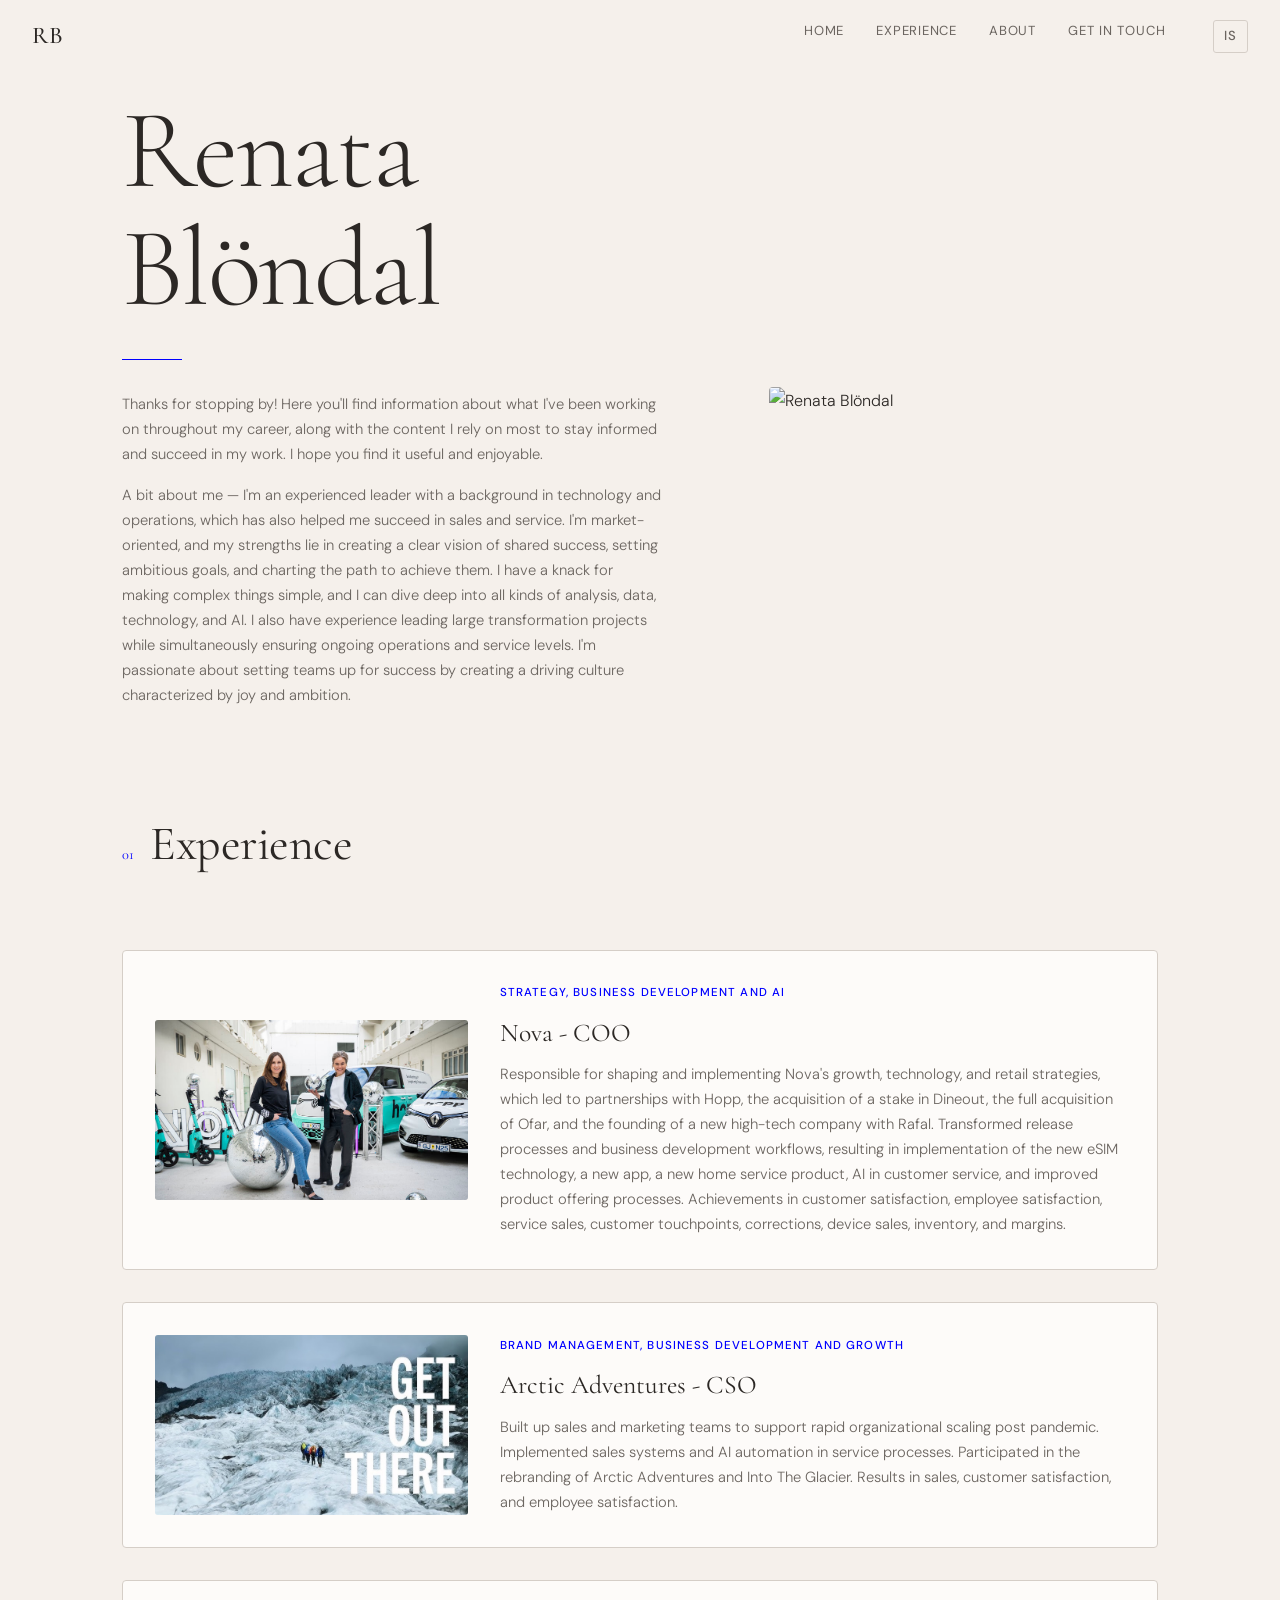
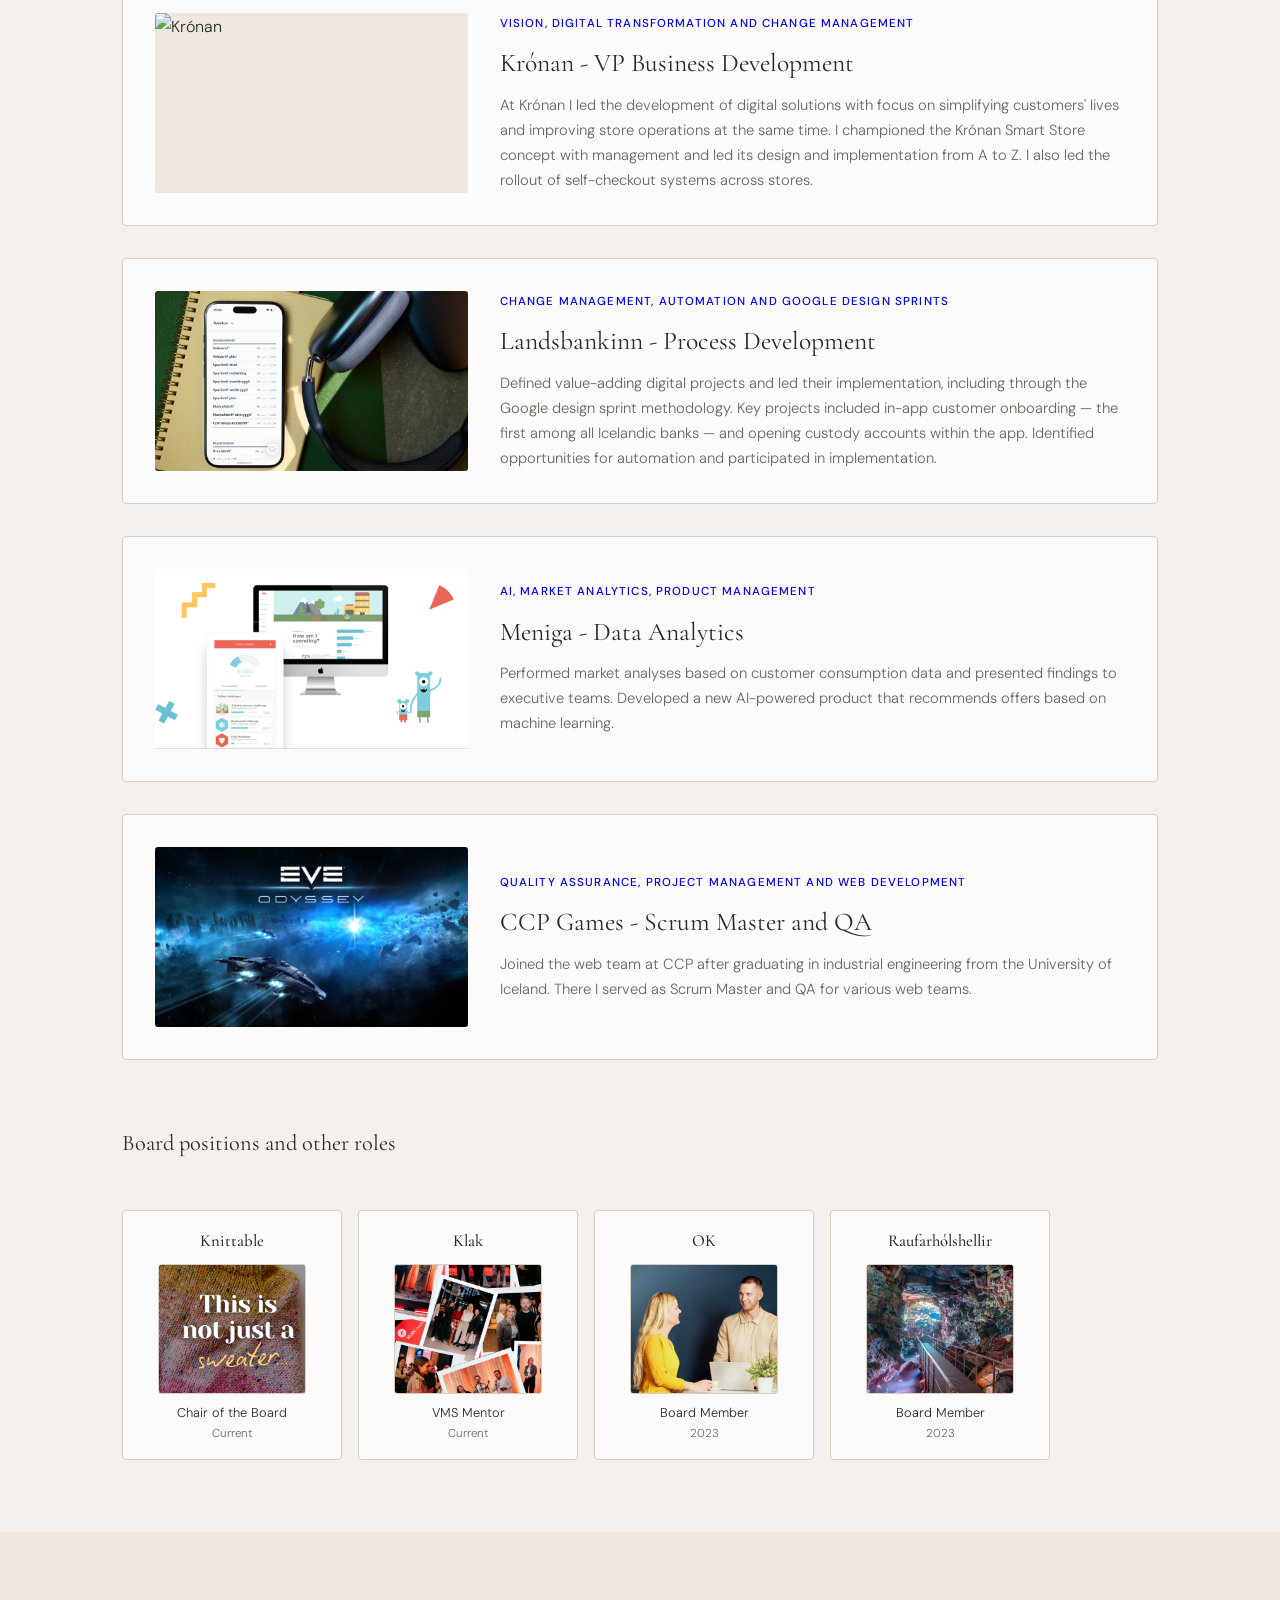
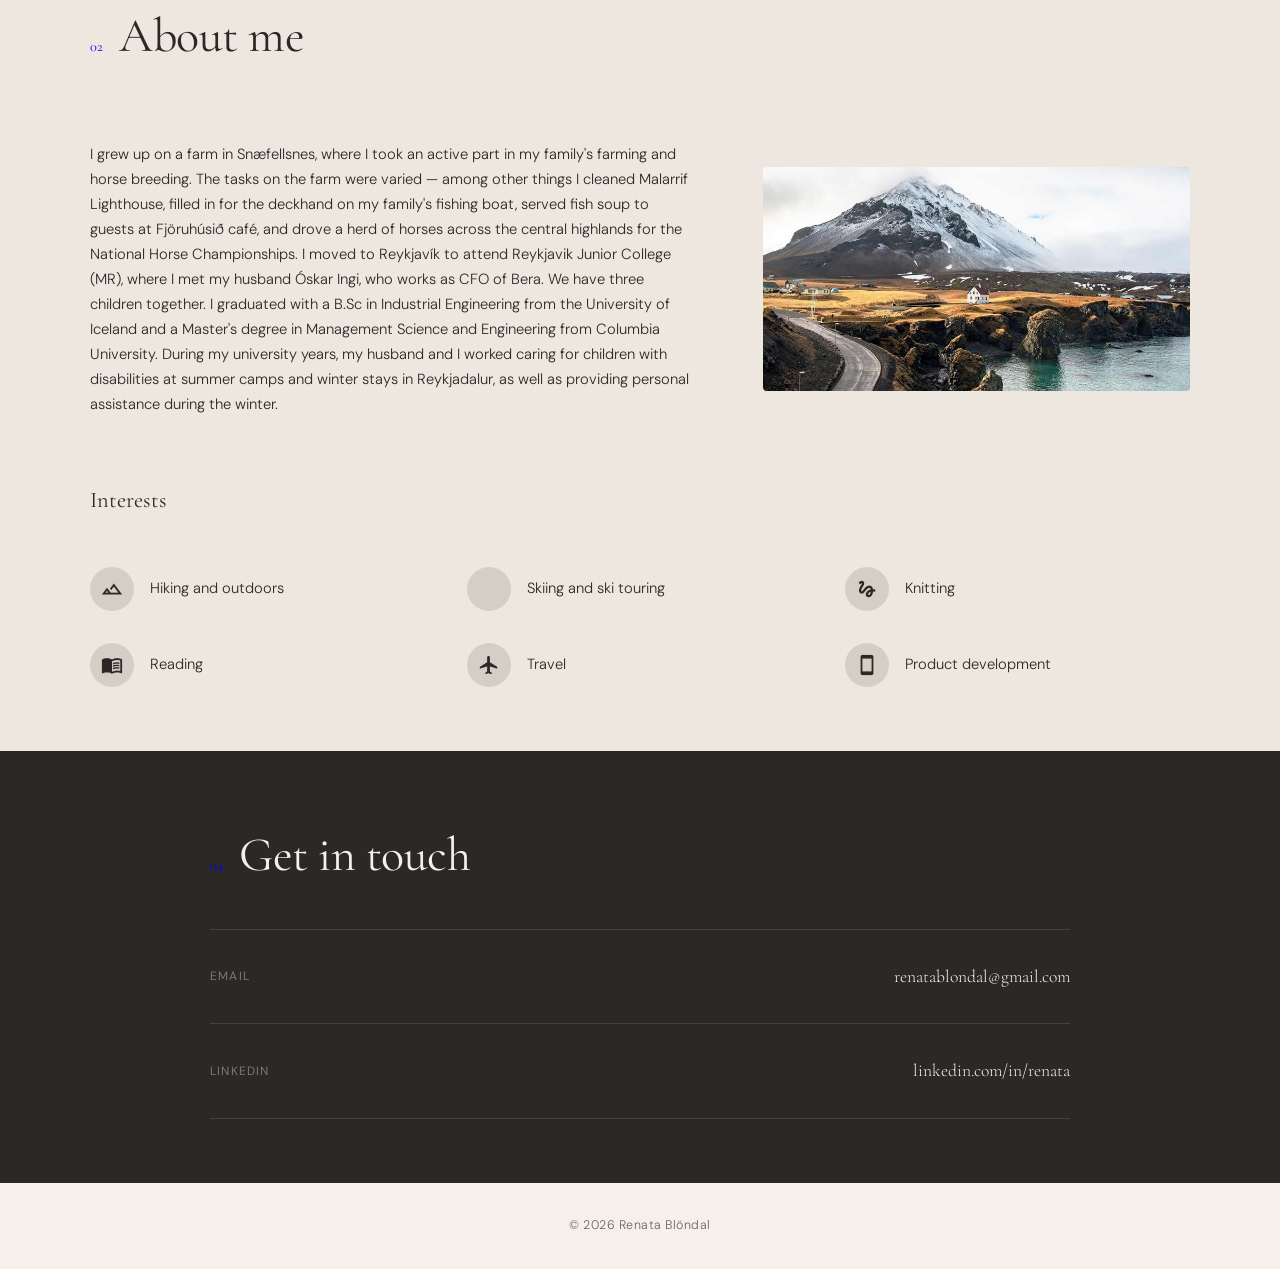
==== en/index.html @ bec0da1a "Bæta við ensku síðu (/en/) og CV-útgáfu (/en2/), fela mæli með - /en/ - ensk útgáfa með persónulegum" ====
<!DOCTYPE html>
<html lang="en">
<head>
    <meta charset="UTF-8">
    <meta name="viewport" content="width=device-width, initial-scale=1.0">
    <title>Renata Blöndal</title>
    <meta name="description" content="Renata Blöndal — Experienced leader with a background in technology and operations, which has also helped her succeed in sales and service.">
    <meta property="og:title" content="Renata Blöndal">
    <meta property="og:description" content="Experienced leader with a background in technology and operations, which has also helped her succeed in sales and service.">
    <meta property="og:image" content="https://renatablondal.com/og-image-small.jpg">
    <meta property="og:image:width" content="1200">
    <meta property="og:image:height" content="840">
    <meta property="og:image:alt" content="Renata Blöndal">
    <meta property="og:url" content="https://renatablondal.com/en/">
    <meta property="og:type" content="website">
    <meta name="twitter:card" content="summary_large_image">
    <link rel="icon" type="image/svg+xml" href="/favicon.svg">
    <link rel="stylesheet" href="/style.css">
    <link rel="preconnect" href="https://fonts.googleapis.com">
    <link rel="preconnect" href="https://fonts.gstatic.com" crossorigin>
    <link href="https://fonts.googleapis.com/css2?family=Cormorant+Garamond:ital,wght@0,300;0,400;0,500;0,600;1,300;1,400&family=DM+Sans:ital,wght@0,300;0,400;0,500;1,300;1,400&display=swap" rel="stylesheet">
    <link href="https://fonts.googleapis.com/icon?family=Material+Icons+Outlined" rel="stylesheet">
</head>
<body>

    <nav class="nav" id="nav">
        <a href="#" class="nav-logo">RB</a>
        <div class="nav-links">
            <a href="#about">Home</a>
            <a href="#portfolio">Experience</a>
            <a href="#interests">About</a>
            <a href="#contact">Get in touch</a>
            <a href="/" class="lang-toggle">IS</a>
        </div>
        <button class="nav-toggle" aria-label="Menu">
            <span></span>
            <span></span>
        </button>
    </nav>

    <div class="mobile-menu" id="mobileMenu">
        <a href="#about">Home</a>
        <a href="#portfolio">Experience</a>
        <a href="#interests">About</a>
        <a href="#contact">Get in touch</a>
        <a href="/" class="lang-toggle">IS</a>
    </div>

    <section class="hero" id="about">
        <div class="hero-inner">
        <div class="hero-content">
            <h1 class="hero-name">Renata<br>Blöndal</h1>
            <div class="hero-divider"></div>
            <p class="hero-bio secondary">Thanks for stopping by! Here you'll find information about what I've been working on throughout my career, along with the content I rely on most to stay informed and succeed in my work. I hope you find it useful and enjoyable.</p>
            <p class="hero-bio secondary">A bit about me — I'm an experienced leader with a background in technology and operations, which has also helped me succeed in sales and service. I'm market-oriented, and my strengths lie in creating a clear vision of shared success, setting ambitious goals, and charting the path to achieve them. I have a knack for making complex things simple, and I can dive deep into all kinds of analysis, data, technology, and AI. I also have experience leading large transformation projects while simultaneously ensuring ongoing operations and service levels. I'm passionate about setting teams up for success by creating a driving culture characterized by joy and ambition.</p>
        </div>
        <div class="hero-photo">
            <img src="/Renata Blo╠êndal _BW-13.jpg" alt="Renata Blöndal">
        </div>
        </div>
    </section>

    <section class="section" id="portfolio">
        <div class="section-header">
            <span class="section-number">01</span>
            <h2>Experience</h2>
        </div>

        <div class="projects-grid">
            <article class="project-card reveal">
                <div class="project-image">
                    <img src="/Nova.jpeg" alt="Nova" class="img-nova">
                </div>
                <div class="project-info">
                    <span class="project-tag">Strategy, business development and AI</span>
                    <h3>Nova - COO</h3>
                    <p>Responsible for shaping and implementing Nova's growth, technology, and retail strategies, which led to partnerships with Hopp, the acquisition of a stake in Dineout, the full acquisition of Ofar, and the founding of a new high-tech company with Rafal. Transformed release processes and business development workflows, resulting in implementation of the new eSIM technology, a new app, a new home service product, AI in customer service, and improved product offering processes. Achievements in customer satisfaction, employee satisfaction, service sales, customer touchpoints, corrections, device sales, inventory, and margins.</p>
                </div>
            </article>

            <article class="project-card reveal">
                <div class="project-image">
                    <img src="/arctic.jpg" alt="Arctic Adventures">
                </div>
                <div class="project-info">
                    <span class="project-tag">Brand management, business development and growth</span>
                    <h3>Arctic Adventures - CSO</h3>
                    <p>Built up sales and marketing teams to support rapid organizational scaling post pandemic. Implemented sales systems and AI automation in service processes. Participated in the rebranding of Arctic Adventures and Into The Glacier. Results in sales, customer satisfaction, and employee satisfaction.</p>
                </div>
            </article>

            <article class="project-card reveal">
                <div class="project-image">
                    <img loading="lazy" src="/krónan3.jpg" alt="Krónan">
                </div>
                <div class="project-info">
                    <span class="project-tag">Vision, digital transformation and change management</span>
                    <h3>Krónan - VP Business Development</h3>
                    <p>At Krónan I led the development of digital solutions with focus on simplifying customers' lives and improving store operations at the same time. I championed the Krónan Smart Store concept with management and led its design and implementation from A to Z. I also led the rollout of self-checkout systems across stores.</p>
                </div>
            </article>
            <article class="project-card reveal">
                <div class="project-image">
                    <img loading="lazy" src="/landsbankinn.avif" alt="Landsbankinn">
                </div>
                <div class="project-info">
                    <span class="project-tag">Change management, automation and Google design sprints</span>
                    <h3>Landsbankinn - Process Development</h3>
                    <p>Defined value-adding digital projects and led their implementation, including through the Google design sprint methodology. Key projects included in-app customer onboarding — the first among all Icelandic banks — and opening custody accounts within the app. Identified opportunities for automation and participated in implementation.</p>
                </div>
            </article>
            <article class="project-card reveal">
                <div class="project-image">
                    <img loading="lazy" src="/meniga.png" alt="Meniga">
                </div>
                <div class="project-info">
                    <span class="project-tag">AI, market analytics, product management</span>
                    <h3>Meniga - Data Analytics</h3>
                    <p>Performed market analyses based on customer consumption data and presented findings to executive teams. Developed a new AI-powered product that recommends offers based on machine learning.</p>
                </div>
            </article>
            <article class="project-card reveal">
                <div class="project-image">
                    <img loading="lazy" src="/ccp.jpg" alt="CCP Games">
                </div>
                <div class="project-info">
                    <span class="project-tag">Quality assurance, project management and web development</span>
                    <h3>CCP Games - Scrum Master and QA</h3>
                    <p>Joined the web team at CCP after graduating in industrial engineering from the University of Iceland. There I served as Scrum Master and QA for various web teams.</p>
                </div>
            </article>

        <h3 class="subsection-title reveal">Board positions and other roles</h3>
        <div class="carousel">
            <button class="carousel-arrow carousel-arrow-left" aria-label="Previous">
                <svg viewBox="0 0 24 24"><path d="M15 18L9 12L15 6"/></svg>
            </button>
            <button class="carousel-arrow carousel-arrow-right" aria-label="Next">
                <svg viewBox="0 0 24 24"><path d="M9 6L15 12L9 18"/></svg>
            </button>
            <div class="carousel-track">
                <div class="work-card">
                    <h4 class="work-card-title">Knittable</h4>
                    <div class="work-card-image">
                        <img loading="lazy" src="/Önnur störf/knittable6.png" alt="Knittable">
                    </div>
                    <p class="work-card-role">Chair of the Board</p>
                    <p class="work-card-year">Current</p>
                </div>
                <div class="work-card">
                    <h4 class="work-card-title">Klak</h4>
                    <div class="work-card-image">
                        <img loading="lazy" src="/Önnur störf/klak2.png" alt="Klak">
                    </div>
                    <p class="work-card-role">VMS Mentor</p>
                    <p class="work-card-year">Current</p>
                </div>
                <div class="work-card">
                    <h4 class="work-card-title">OK</h4>
                    <div class="work-card-image">
                        <img loading="lazy" src="/Önnur störf/ok2.png" alt="OK">
                    </div>
                    <p class="work-card-role">Board Member</p>
                    <p class="work-card-year">2023</p>
                </div>
                <div class="work-card">
                    <h4 class="work-card-title">Raufarhólshellir</h4>
                    <div class="work-card-image">
                        <img loading="lazy" src="/Önnur störf/RH.png" alt="Raufarhólshellir">
                    </div>
                    <p class="work-card-role">Board Member</p>
                    <p class="work-card-year">2023</p>
                </div>
            </div>
        </div>
        </div>
    </section>

    <section class="section section-alt" id="interests">
        <div class="section-header">
            <span class="section-number">02</span>
            <h2>About me</h2>
        </div>

        <div class="interests-layout">
            <div class="about-row">
                <div class="interests-text reveal">
                    <p class="interests-intro">
                        I grew up on a farm in Snæfellsnes, where I took an active part in my family's farming and horse breeding. The tasks on the farm were varied — among other things I cleaned Malarrif Lighthouse, filled in for the deckhand on my family's fishing boat, served fish soup to guests at Fjöruhúsið café, and drove a herd of horses across the central highlands for the National Horse Championships. I moved to Reykjavík to attend Reykjavik Junior College (MR), where I met my husband Óskar Ingi, who works as CFO of Bera. We have three children together. I graduated with a B.Sc in Industrial Engineering from the University of Iceland and a Master's degree in Management Science and Engineering from Columbia University. During my university years, my husband and I worked caring for children with disabilities at summer camps and winter stays in Reykjadalur, as well as providing personal assistance during the winter.
                    </p>
                </div>
                <div class="about-photo reveal">
                    <img loading="lazy" src="/snæfellsnes2.jpg" alt="Snæfellsnes">
                </div>
            </div>

            <h3 class="subsection-title reveal">Interests</h3>
            <div class="hobby-list reveal">
                <div class="hobby-item">
                    <div class="hobby-icon"><span class="material-icons-outlined">landscape</span></div>
                    <span>Hiking and outdoors</span>
                </div>
                <div class="hobby-item">
                    <div class="hobby-icon"><span class="material-icons-outlined">downhill_skiing</span></div>
                    <span>Skiing and ski touring</span>
                </div>
                <div class="hobby-item">
                    <div class="hobby-icon"><span class="material-icons-outlined">gesture</span></div>
                    <span>Knitting</span>
                </div>
                <div class="hobby-item">
                    <div class="hobby-icon"><span class="material-icons-outlined">menu_book</span></div>
                    <span>Reading</span>
                </div>
                <div class="hobby-item">
                    <div class="hobby-icon"><span class="material-icons-outlined">flight</span></div>
                    <span>Travel</span>
                </div>
                <div class="hobby-item">
                    <div class="hobby-icon"><span class="material-icons-outlined">smartphone</span></div>
                    <span>Product development</span>
                </div>
            </div>
        </div>
    </section>

    <section class="section section-contact" id="contact">
        <div class="contact-inner">
            <div class="section-header">
                <span class="section-number">04</span>
                <h2>Get in touch</h2>
            </div>


            <div class="contact-links reveal">
                <a href="mailto:renatablondal@gmail.com" class="contact-link">
                    <span class="contact-label">Email</span>
                    <span class="contact-value">renatablondal@gmail.com</span>
                </a>
                <a href="https://linkedin.com" target="_blank" rel="noopener noreferrer" class="contact-link">
                    <span class="contact-label">LinkedIn</span>
                    <span class="contact-value">linkedin.com/in/renata</span>
                </a>
            </div>
        </div>
    </section>

    <footer class="footer">
        <span>&copy; 2026 Renata Blöndal</span>
    </footer>

    <script src="/script.js"></script>
    <!-- Cloudflare Web Analytics (skips owner via localStorage flag set by ?notrack URL param) -->
    <script>
        (function () {
            if (new URLSearchParams(location.search).has('notrack')) {
                localStorage.setItem('notrack', '1');
            }
            if (localStorage.getItem('notrack') === '1') return;
            var s = document.createElement('script');
            s.defer = true;
            s.src = 'https://static.cloudflareinsights.com/beacon.min.js';
            s.setAttribute('data-cf-beacon', '{"token": "ed97d4f5a2f642edb9a4b0e9a0dca521"}');
            document.head.appendChild(s);
        })();
    </script>
</body>
</html>
---- style.css ----
/* ──────────────────────────────────────
   Renata Blondal — Personal Site
   Aesthetic: Nordic editorial minimalism
   ────────────────────────────────────── */

:root {
    --bg:         #F5F0EB;
    --bg-alt:     #EDE7E0;
    --text:       #2C2825;
    --text-soft:  #6B6560;
    --accent:     #0000FF;
    --accent-hover:#0000CC;
    --border:     #D5CEC7;
    --white:      #FDFBF9;

    --font-display: 'Cormorant Garamond', Georgia, serif;
    --font-body:    'DM Sans', -apple-system, sans-serif;

    --space-xs:  0.5rem;
    --space-sm:  1rem;
    --space-md:  2rem;
    --space-lg:  4rem;
    --space-xl:  6rem;
    --space-2xl: 10rem;
}

/* ── Reset ─────────────────────────── */
*, *::before, *::after {
    margin: 0;
    padding: 0;
    box-sizing: border-box;
}

html {
    scroll-behavior: smooth;
    font-size: 16px;
    -webkit-font-smoothing: antialiased;
}

body {
    font-family: var(--font-body);
    background: var(--bg);
    color: var(--text);
    line-height: 1.7;
    font-weight: 300;
    overflow-x: hidden;
}

a {
    color: inherit;
    text-decoration: none;
}

img {
    max-width: 100%;
    display: block;
}

/* ── Navigation ────────────────────── */
.nav {
    position: fixed;
    top: 0;
    left: 0;
    right: 0;
    z-index: 100;
    display: flex;
    align-items: center;
    justify-content: space-between;
    padding: var(--space-sm) var(--space-md);
    transition: background 0.4s ease, box-shadow 0.4s ease;
}

.nav.scrolled {
    background: rgba(245, 240, 235, 0.92);
    backdrop-filter: blur(20px);
    -webkit-backdrop-filter: blur(20px);
    box-shadow: 0 1px 0 var(--border);
}

.nav-logo {
    font-family: var(--font-display);
    font-size: 1.5rem;
    font-weight: 500;
    letter-spacing: 0.05em;
    color: var(--text);
}

.nav-links {
    display: flex;
    gap: var(--space-md);
}

.nav-links a {
    font-size: 0.82rem;
    font-weight: 400;
    letter-spacing: 0.06em;
    text-transform: uppercase;
    color: var(--text-soft);
    transition: color 0.3s ease;
    position: relative;
}

.nav-links a::after {
    content: '';
    position: absolute;
    bottom: -4px;
    left: 0;
    width: 0;
    height: 1px;
    background: var(--accent);
    transition: width 0.3s ease;
}

.nav-links a:hover {
    color: var(--text);
}

.nav-links a:hover::after {
    width: 100%;
}

.nav-links a.lang-toggle,
.mobile-menu a.lang-toggle {
    padding: 4px 10px;
    border: 1px solid var(--border);
    border-radius: 3px;
    margin-left: var(--space-sm);
    font-weight: 500;
}

.nav-links a.lang-toggle:hover {
    border-color: var(--accent);
    color: var(--accent);
}

.nav-links a.lang-toggle::after {
    display: none;
}

.nav-toggle {
    display: none;
    background: none;
    border: none;
    cursor: pointer;
    width: 28px;
    height: 20px;
    position: relative;
    z-index: 110;
}

.nav-toggle span {
    display: block;
    width: 100%;
    height: 1.5px;
    background: var(--text);
    position: absolute;
    left: 0;
    transition: all 0.3s ease;
}

.nav-toggle span:first-child { top: 4px; }
.nav-toggle span:last-child { bottom: 4px; }

.nav-toggle.active span:first-child {
    top: 50%;
    transform: translateY(-50%) rotate(45deg);
}

.nav-toggle.active span:last-child {
    bottom: 50%;
    transform: translateY(50%) rotate(-45deg);
}

/* ── Mobile Menu ───────────────────── */
.mobile-menu {
    position: fixed;
    top: 0;
    right: -100%;
    width: 100%;
    height: 100vh;
    background: var(--bg);
    z-index: 99;
    display: flex;
    flex-direction: column;
    align-items: center;
    justify-content: center;
    gap: var(--space-md);
    transition: right 0.5s cubic-bezier(0.65, 0, 0.35, 1);
}

.mobile-menu.open {
    right: 0;
}

.mobile-menu a {
    font-family: var(--font-display);
    font-size: 2rem;
    font-weight: 400;
    color: var(--text);
    opacity: 0;
    transform: translateX(30px);
    transition: opacity 0.4s ease, transform 0.4s ease, color 0.3s ease;
}

.mobile-menu.open a {
    opacity: 1;
    transform: translateX(0);
}

.mobile-menu.open a:nth-child(1) { transition-delay: 0.15s; }
.mobile-menu.open a:nth-child(2) { transition-delay: 0.2s; }
.mobile-menu.open a:nth-child(3) { transition-delay: 0.25s; }
.mobile-menu.open a:nth-child(4) { transition-delay: 0.3s; }
.mobile-menu.open a:nth-child(5) { transition-delay: 0.35s; }

.mobile-menu a:hover {
    color: var(--accent);
}

/* ── Hero ──────────────────────────── */
.hero {
    min-height: auto;
    display: flex;
    flex-direction: column;
    justify-content: center;
    padding: var(--space-md) var(--space-md);
    padding-top: calc(var(--space-md) + 60px);
    max-width: 1100px;
    margin: 0 auto;
    position: relative;
}

.hero-inner {
    display: grid;
    grid-template-columns: 3fr 2fr;
    gap: var(--space-lg);
    align-items: center;
}

.hero-photo {
    opacity: 0;
    animation: fadeUp 0.8s ease 1.2s forwards;
}

.hero-photo img {
    width: 100%;
    border-radius: 4px;
    object-fit: cover;
}


.hero-name {
    font-family: var(--font-display);
    font-size: clamp(3.5rem, 10vw, 7rem);
    font-weight: 300;
    line-height: 1.05;
    letter-spacing: -0.02em;
    color: var(--text);
    opacity: 0;
    animation: fadeUp 0.8s ease 0.5s forwards;
}

.hero-divider {
    width: 60px;
    height: 1px;
    background: var(--accent);
    margin: var(--space-md) 0;
    opacity: 0;
    animation: fadeWidth 0.8s ease 0.8s forwards;
}

.hero-bio {
    font-size: 0.92rem;
    line-height: 1.7;
    color: var(--text-soft);
    max-width: 540px;
    opacity: 0;
    animation: fadeUp 0.8s ease 1s forwards;
}

.hero-bio.secondary {
    margin-top: var(--space-sm);
    animation-delay: 1.15s;
}



/* ── Sections ─────────────────────── */
.section {
    padding: var(--space-lg) var(--space-md);
    max-width: 1100px;
    margin: 0 auto;
}

.section-alt {
    max-width: 100%;
    background: var(--bg-alt);
    padding-left: var(--space-md);
    padding-right: var(--space-md);
}

.section-alt > .section-header,
.section-alt > .interests-layout {
    max-width: 1100px;
    margin-left: auto;
    margin-right: auto;
}

.section-header {
    display: flex;
    align-items: baseline;
    gap: var(--space-sm);
    margin-bottom: var(--space-lg);
}

.section-number {
    font-family: var(--font-display);
    font-size: 0.9rem;
    color: var(--accent);
    font-weight: 400;
}

.section-header h2 {
    font-family: var(--font-display);
    font-size: clamp(2rem, 5vw, 3rem);
    font-weight: 400;
    letter-spacing: -0.01em;
}

/* ── Projects ─────────────────────── */
.projects-grid {
    display: grid;
    gap: var(--space-md);
}

.project-card {
    display: grid;
    grid-template-columns: 1fr 2fr;
    gap: var(--space-md);
    padding: var(--space-md);
    border: 1px solid var(--border);
    border-radius: 4px;
    background: var(--white);
    transition: border-color 0.3s ease, transform 0.3s ease;
    align-items: center;
}

.project-card:hover {
    border-color: var(--accent);
    transform: translateY(-2px);
}

.project-image {
    border-radius: 3px;
    height: 180px;
    overflow: hidden;
    background-color: var(--bg-alt);
    align-self: center;
}

.project-image img {
    width: 100%;
    height: 100%;
    object-fit: cover;
    object-position: center center;
}

.project-image img.img-nova {
    object-position: center 70%;
}

.project-info {
    display: flex;
    flex-direction: column;
    justify-content: center;
    gap: var(--space-xs);
}

.project-tag {
    font-size: 0.72rem;
    font-weight: 500;
    letter-spacing: 0.1em;
    text-transform: uppercase;
    color: var(--accent);
}

.project-info h3 {
    font-family: var(--font-display);
    font-size: 1.6rem;
    font-weight: 400;
}

.project-info p {
    font-size: 0.92rem;
    color: var(--text-soft);
    line-height: 1.7;
}



/* ── Interests ────────────────────── */
.interests-layout {
    display: grid;
    gap: var(--space-md);
}

.about-row {
    display: grid;
    grid-template-columns: 3fr 2fr;
    gap: var(--space-md);
    align-items: center;
}

.about-photo img {
    width: 100%;
    border-radius: 4px;
    object-fit: cover;
}

.interests-intro {
    font-family: var(--font-body);
    font-size: 0.92rem;
    line-height: 1.7;
    color: var(--text);
    max-width: 600px;
}

.hobby-list {
    display: grid;
    grid-template-columns: repeat(3, 1fr);
    gap: var(--space-md);
}

.hobby-item {
    display: flex;
    align-items: center;
    gap: var(--space-sm);
}

.hobby-icon {
    width: 44px;
    height: 44px;
    border-radius: 50%;
    background: var(--border);
    display: flex;
    align-items: center;
    justify-content: center;
    flex-shrink: 0;
}

.hobby-icon .material-icons-outlined {
    font-size: 22px;
    color: var(--text);
}

.hobby-item span {
    font-size: 0.92rem;
    color: var(--text);
}

.subsection-title {
    font-family: var(--font-display);
    font-size: 1.4rem;
    font-weight: 400;
    margin-top: var(--space-md);
    margin-bottom: var(--space-sm);
}

/* ── Carousel ─────────────────────── */
.carousel {
    position: relative;
    overflow: hidden;
}

.carousel-track {
    display: flex;
    gap: var(--space-sm);
    overflow-x: auto;
    scroll-snap-type: x mandatory;
    -webkit-overflow-scrolling: touch;
    scrollbar-width: none;
    padding-bottom: var(--space-xs);
}

.carousel-track::-webkit-scrollbar {
    display: none;
}


.work-card {
    flex: 0 0 220px;
    scroll-snap-align: start;
    border: 1px solid var(--border);
    border-radius: 4px;
    padding: var(--space-sm);
    background: var(--white);
    display: flex;
    flex-direction: column;
    align-items: center;
    text-align: center;
}

.work-card-title {
    font-family: var(--font-display);
    font-size: 1.05rem;
    font-weight: 500;
    color: var(--text);
    margin-bottom: var(--space-xs);
}

.work-card-image {
    width: 80%;
    height: 130px;
    border: 1px solid var(--border);
    border-radius: 3px;
    overflow: hidden;
    margin-bottom: var(--space-xs);
}

.work-card-image img {
    width: 100%;
    height: 100%;
    object-fit: cover;
}

.work-card-role {
    font-size: 0.8rem;
    color: var(--text);
    margin: 0;
}

.work-card-year {
    font-size: 0.72rem;
    color: var(--text-soft);
    margin: 0;
}

.section-intro {
    font-size: 0.92rem;
    color: var(--text-soft);
    line-height: 1.7;
    margin-bottom: var(--space-md);
}

/* ── Carousel Arrows ──────────────── */
.carousel-arrow {
    position: absolute;
    top: 50%;
    transform: translateY(-50%);
    width: 36px;
    height: 36px;
    border-radius: 50%;
    border: 1px solid var(--border);
    background: var(--white);
    cursor: pointer;
    display: flex;
    align-items: center;
    justify-content: center;
    z-index: 2;
    transition: border-color 0.3s ease, background 0.3s ease;
}

.carousel-arrow:hover {
    border-color: var(--accent);
    background: var(--bg);
}

.carousel-arrow.hidden {
    opacity: 0;
    pointer-events: none;
}

.carousel-arrow svg {
    width: 16px;
    height: 16px;
    stroke: var(--text);
    fill: none;
    stroke-width: 2;
}

.carousel-arrow-left {
    left: 8px;
}

.carousel-arrow-right {
    right: 8px;
}

/* ── Recommended Reads ────────────── */
.reads-carousel .carousel-track {
    gap: var(--space-md);
    scroll-snap-type: none;
}

.read-card {
    flex: 0 0 220px;
    scroll-snap-align: start;
    border: 1px solid var(--border);
    border-radius: 4px;
    padding: var(--space-sm);
    background: var(--white);
    display: flex;
    flex-direction: column;
    align-items: center;
    text-align: center;
    transition: border-color 0.3s ease;
}

.read-card:hover {
    border-color: var(--accent);
}

.read-card-tag {
    font-size: 0.72rem;
    font-weight: 500;
    letter-spacing: 0.1em;
    text-transform: uppercase;
    color: var(--accent);
    margin-bottom: var(--space-xs);
    text-align: center;
    line-height: 1.4;
}

.read-card-image {
    width: 80%;
    height: 220px;
    border: 1px solid var(--border);
    border-radius: 3px;
    overflow: hidden;
    margin-bottom: var(--space-xs);
}

.read-card-image img {
    width: 100%;
    height: 100%;
    object-fit: cover;
}

.read-card-title {
    font-family: var(--font-display);
    font-size: 1.05rem;
    font-weight: 500;
    color: var(--text);
    margin-bottom: 2px;
}

.read-card-author {
    font-size: 0.8rem;
    color: var(--text-soft);
    font-style: italic;
}

/* ── Contact ──────────────────────── */
.section-contact {
    max-width: 100%;
    background: var(--text);
    padding: var(--space-lg) var(--space-md);
}

.section-contact .section-header {
    margin-bottom: var(--space-md);
}

.contact-inner {
    max-width: 860px;
    margin: 0 auto;
}

.section-contact .section-number {
    color: var(--accent);
}

.section-contact h2 {
    color: var(--bg);
}


.contact-links {
    display: flex;
    flex-direction: column;
    gap: 0;
}

.contact-link {
    display: flex;
    justify-content: space-between;
    align-items: center;
    padding: var(--space-md) 0;
    border-top: 1px solid rgba(245, 240, 235, 0.12);
    transition: padding-left 0.3s ease;
}

.contact-link:last-child {
    border-bottom: 1px solid rgba(245, 240, 235, 0.12);
}

.contact-link:hover {
    padding-left: var(--space-sm);
}

.contact-label {
    font-size: 0.75rem;
    font-weight: 400;
    letter-spacing: 0.1em;
    text-transform: uppercase;
    color: rgba(245, 240, 235, 0.4);
}

.contact-value {
    font-family: var(--font-display);
    font-size: 1.1rem;
    color: var(--bg);
    transition: color 0.3s ease;
}

.contact-link:hover .contact-value {
    color: var(--accent);
}

/* ── Footer ───────────────────────── */
.footer {
    padding: var(--space-md);
    text-align: center;
    font-size: 0.78rem;
    color: var(--text-soft);
    letter-spacing: 0.04em;
}

/* ── Animations ───────────────────── */
@keyframes fadeUp {
    from {
        opacity: 0;
        transform: translateY(20px);
    }
    to {
        opacity: 1;
        transform: translateY(0);
    }
}

@keyframes fadeWidth {
    from {
        opacity: 0;
        width: 0;
    }
    to {
        opacity: 1;
        width: 60px;
    }
}


/* Scroll reveal */
.reveal {
    opacity: 0;
    transform: translateY(24px);
    transition: opacity 0.7s ease, transform 0.7s ease;
}

.reveal.visible {
    opacity: 1;
    transform: translateY(0);
}

/* ── Responsive ───────────────────── */
@media (max-width: 768px) {
    .nav-links {
        display: none;
    }

    .nav-toggle {
        display: block;
    }

    .hero {
        padding: var(--space-xl) var(--space-sm);
    }

    .section {
        padding: var(--space-lg) var(--space-sm);
    }

    .section-alt {
        padding-left: var(--space-sm);
        padding-right: var(--space-sm);
    }

    .hero-inner {
        grid-template-columns: 1fr;
    }

    .hero-photo {
        order: -1;
        max-width: 300px;
    }

    .about-row {
        grid-template-columns: 1fr;
    }

    .about-photo {
        order: -1;
    }

    .about-photo img {
        max-height: 250px;
        object-fit: cover;
    }

    .interests-intro {
        max-width: 100%;
    }

    .hobby-list {
        grid-template-columns: 1fr 1fr;
    }

    .project-card {
        grid-template-columns: 1fr;
    }

    .project-image {
        min-height: 160px;
    }

    .contact-link {
        flex-direction: column;
        align-items: flex-start;
        gap: 4px;
    }
}

@media (max-width: 480px) {
    .interests-grid {
        grid-template-columns: 1fr;
    }

    .hobby-list {
        grid-template-columns: 1fr;
    }

    .hero-name {
        font-size: 3rem;
    }

    .section-header h2 {
        font-size: 1.8rem;
    }

}
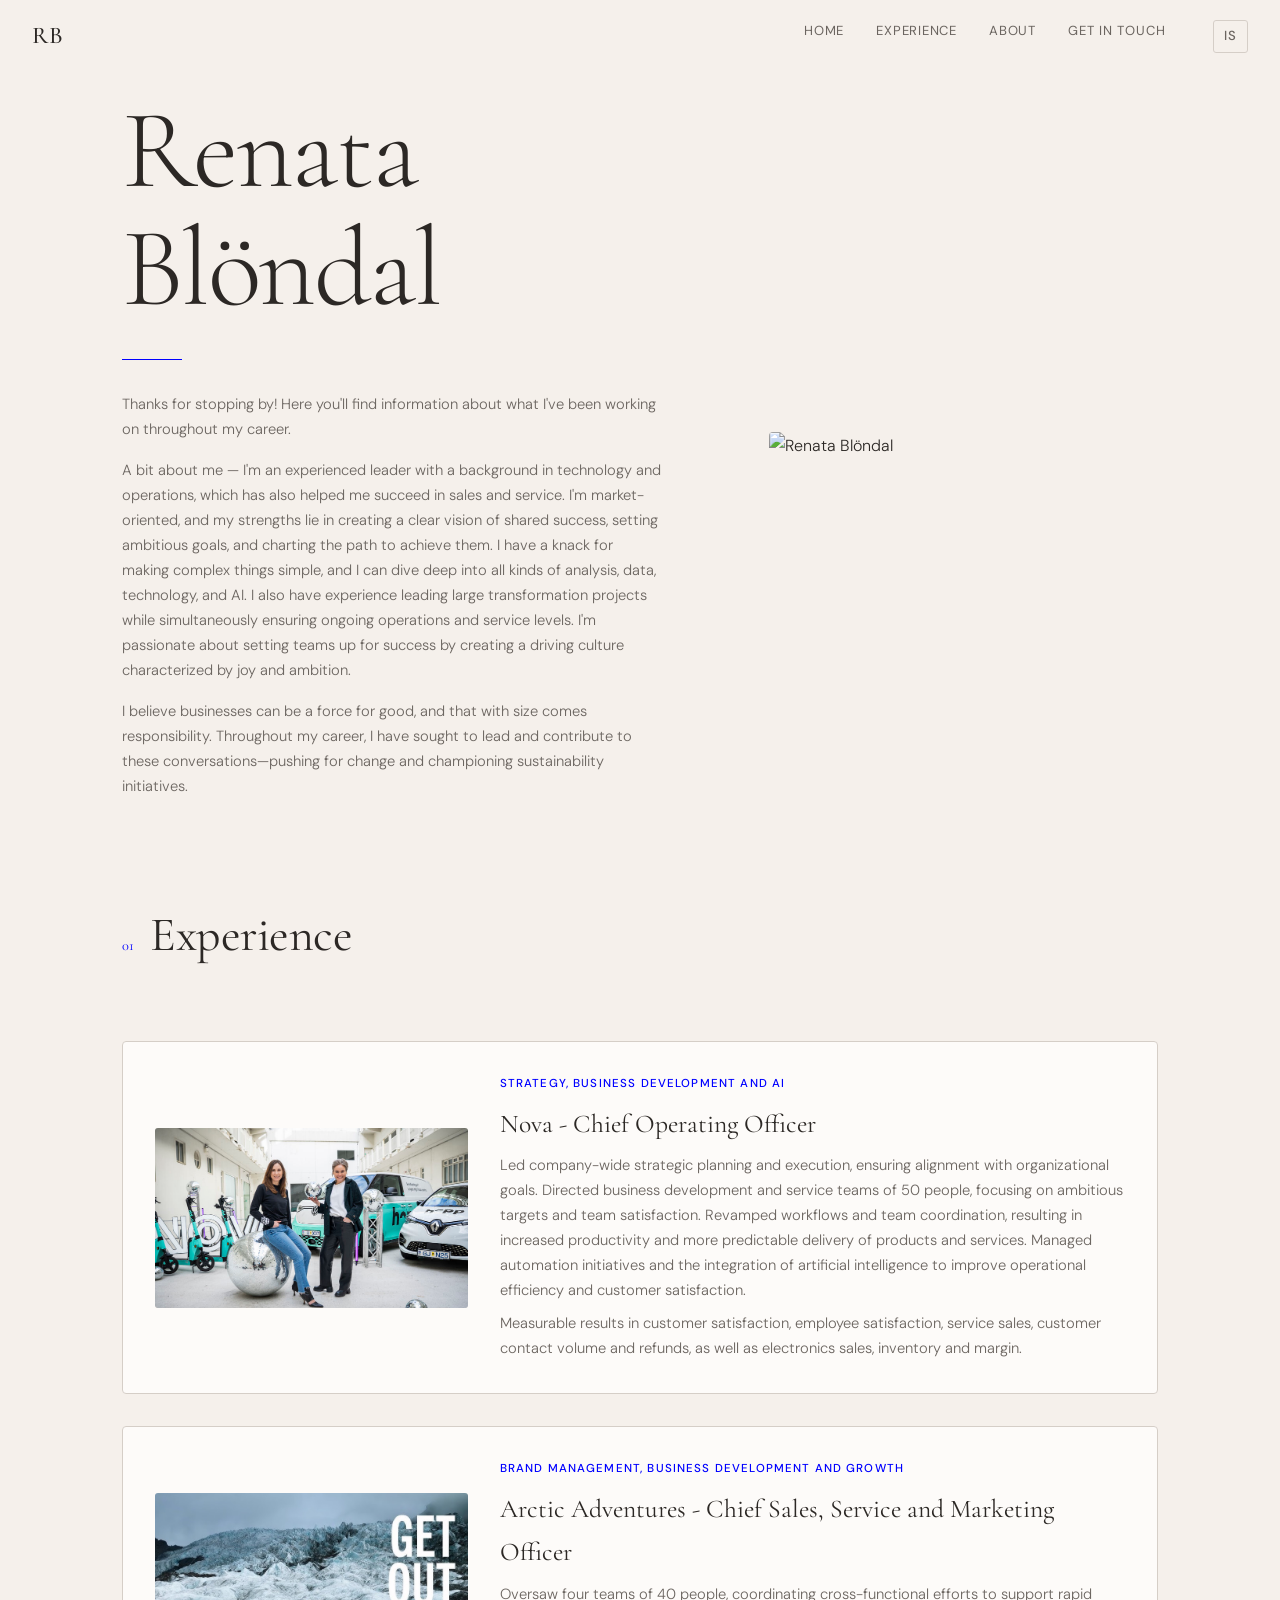
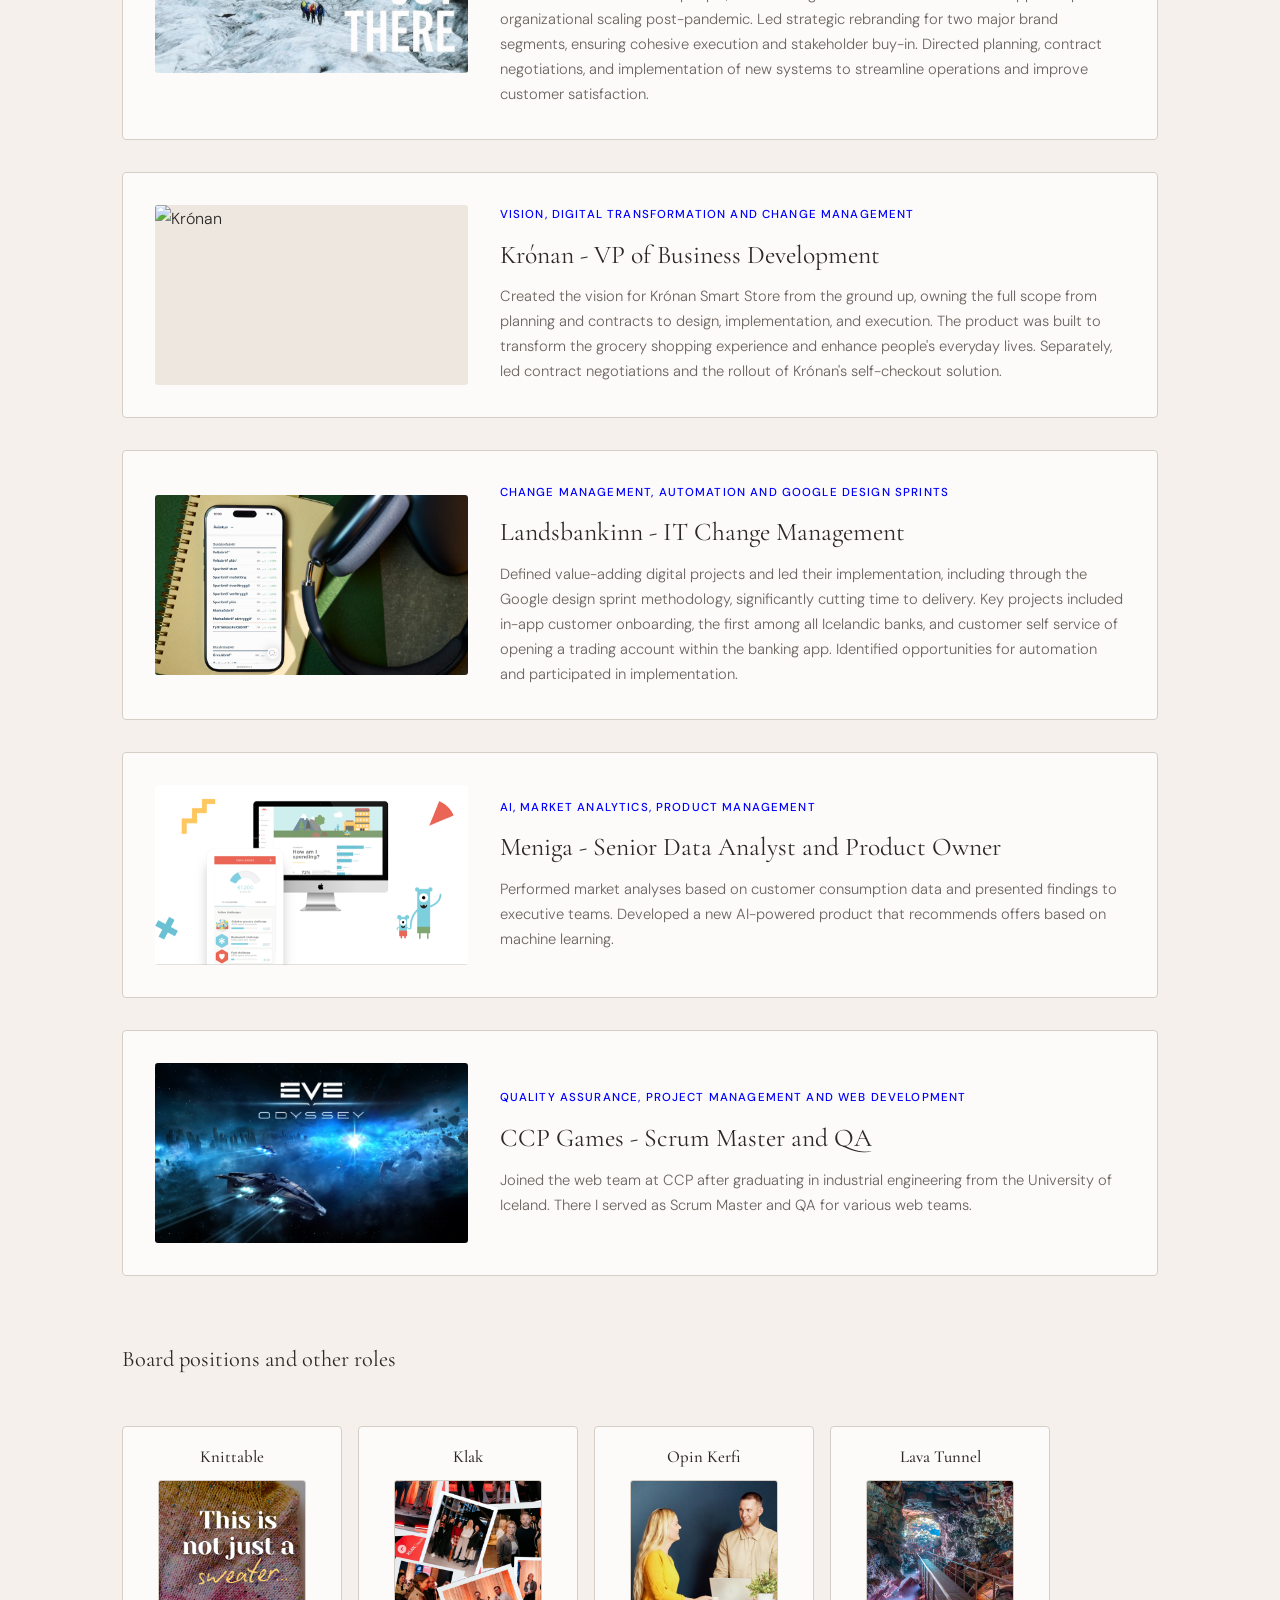
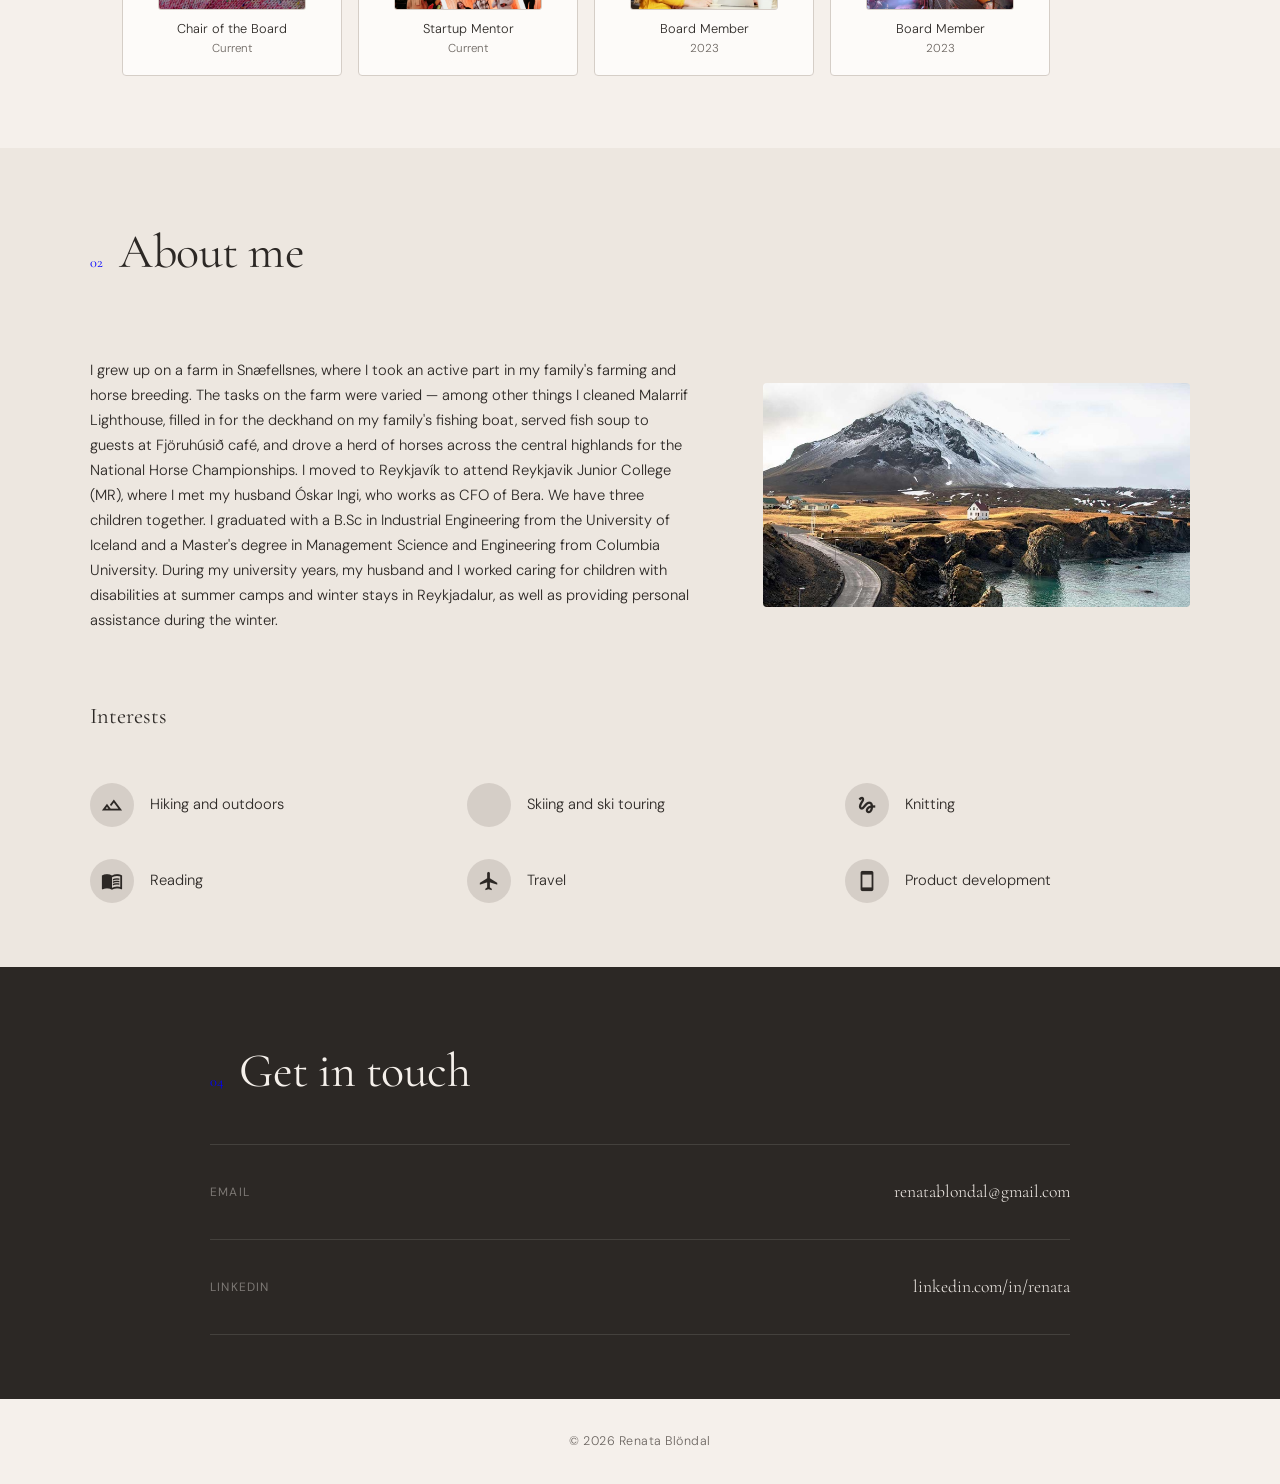
==== commit 1ac9380d: "Sameina /en2/ inn í /en/, uppfæra íslenskan texta - /en2/ varð aðal enska útgáfan, /en/ uppfærð með " ====
--- a/en/index.html
+++ b/en/index.html
@@ -51,8 +51,9 @@
         <div class="hero-content">
             <h1 class="hero-name">Renata<br>Blöndal</h1>
             <div class="hero-divider"></div>
-            <p class="hero-bio secondary">Thanks for stopping by! Here you'll find information about what I've been working on throughout my career, along with the content I rely on most to stay informed and succeed in my work. I hope you find it useful and enjoyable.</p>
+            <p class="hero-bio secondary">Thanks for stopping by! Here you'll find information about what I've been working on throughout my career.</p>
             <p class="hero-bio secondary">A bit about me — I'm an experienced leader with a background in technology and operations, which has also helped me succeed in sales and service. I'm market-oriented, and my strengths lie in creating a clear vision of shared success, setting ambitious goals, and charting the path to achieve them. I have a knack for making complex things simple, and I can dive deep into all kinds of analysis, data, technology, and AI. I also have experience leading large transformation projects while simultaneously ensuring ongoing operations and service levels. I'm passionate about setting teams up for success by creating a driving culture characterized by joy and ambition.</p>
+            <p class="hero-bio secondary">I believe businesses can be a force for good, and that with size comes responsibility. Throughout my career, I have sought to lead and contribute to these conversations—pushing for change and championing sustainability initiatives.</p>
         </div>
         <div class="hero-photo">
             <img src="/Renata Blo╠êndal _BW-13.jpg" alt="Renata Blöndal">
@@ -73,8 +74,9 @@
                 </div>
                 <div class="project-info">
                     <span class="project-tag">Strategy, business development and AI</span>
-                    <h3>Nova - COO</h3>
-                    <p>Responsible for shaping and implementing Nova's growth, technology, and retail strategies, which led to partnerships with Hopp, the acquisition of a stake in Dineout, the full acquisition of Ofar, and the founding of a new high-tech company with Rafal. Transformed release processes and business development workflows, resulting in implementation of the new eSIM technology, a new app, a new home service product, AI in customer service, and improved product offering processes. Achievements in customer satisfaction, employee satisfaction, service sales, customer touchpoints, corrections, device sales, inventory, and margins.</p>
+                    <h3>Nova - Chief Operating Officer</h3>
+                    <p>Led company-wide strategic planning and execution, ensuring alignment with organizational goals. Directed business development and service teams of 50 people, focusing on ambitious targets and team satisfaction. Revamped workflows and team coordination, resulting in increased productivity and more predictable delivery of products and services. Managed automation initiatives and the integration of artificial intelligence to improve operational efficiency and customer satisfaction.</p>
+                    <p>Measurable results in customer satisfaction, employee satisfaction, service sales, customer contact volume and refunds, as well as electronics sales, inventory and margin.</p>
                 </div>
             </article>
 
@@ -84,8 +86,8 @@
                 </div>
                 <div class="project-info">
                     <span class="project-tag">Brand management, business development and growth</span>
-                    <h3>Arctic Adventures - CSO</h3>
-                    <p>Built up sales and marketing teams to support rapid organizational scaling post pandemic. Implemented sales systems and AI automation in service processes. Participated in the rebranding of Arctic Adventures and Into The Glacier. Results in sales, customer satisfaction, and employee satisfaction.</p>
+                    <h3>Arctic Adventures - Chief Sales, Service and Marketing Officer</h3>
+                    <p>Oversaw four teams of 40 people, coordinating cross-functional efforts to support rapid organizational scaling post-pandemic. Led strategic rebranding for two major brand segments, ensuring cohesive execution and stakeholder buy-in. Directed planning, contract negotiations, and implementation of new systems to streamline operations and improve customer satisfaction.</p>
                 </div>
             </article>
 
@@ -95,8 +97,8 @@
                 </div>
                 <div class="project-info">
                     <span class="project-tag">Vision, digital transformation and change management</span>
-                    <h3>Krónan - VP Business Development</h3>
-                    <p>At Krónan I led the development of digital solutions with focus on simplifying customers' lives and improving store operations at the same time. I championed the Krónan Smart Store concept with management and led its design and implementation from A to Z. I also led the rollout of self-checkout systems across stores.</p>
+                    <h3>Krónan - VP of Business Development</h3>
+                    <p>Created the vision for Krónan Smart Store from the ground up, owning the full scope from planning and contracts to design, implementation, and execution. The product was built to transform the grocery shopping experience and enhance people's everyday lives. Separately, led contract negotiations and the rollout of Krónan's self-checkout solution.</p>
                 </div>
             </article>
             <article class="project-card reveal">
@@ -105,8 +107,8 @@
                 </div>
                 <div class="project-info">
                     <span class="project-tag">Change management, automation and Google design sprints</span>
-                    <h3>Landsbankinn - Process Development</h3>
-                    <p>Defined value-adding digital projects and led their implementation, including through the Google design sprint methodology. Key projects included in-app customer onboarding — the first among all Icelandic banks — and opening custody accounts within the app. Identified opportunities for automation and participated in implementation.</p>
+                    <h3>Landsbankinn - IT Change Management</h3>
+                    <p>Defined value-adding digital projects and led their implementation, including through the Google design sprint methodology, significantly cutting time to delivery. Key projects included in-app customer onboarding, the first among all Icelandic banks, and customer self service of opening a trading account within the banking app. Identified opportunities for automation and participated in implementation.</p>
                 </div>
             </article>
             <article class="project-card reveal">
@@ -115,7 +117,7 @@
                 </div>
                 <div class="project-info">
                     <span class="project-tag">AI, market analytics, product management</span>
-                    <h3>Meniga - Data Analytics</h3>
+                    <h3>Meniga - Senior Data Analyst and Product Owner</h3>
                     <p>Performed market analyses based on customer consumption data and presented findings to executive teams. Developed a new AI-powered product that recommends offers based on machine learning.</p>
                 </div>
             </article>
@@ -152,21 +154,21 @@
                     <div class="work-card-image">
                         <img loading="lazy" src="/Önnur störf/klak2.png" alt="Klak">
                     </div>
-                    <p class="work-card-role">VMS Mentor</p>
+                    <p class="work-card-role">Startup Mentor</p>
                     <p class="work-card-year">Current</p>
                 </div>
                 <div class="work-card">
-                    <h4 class="work-card-title">OK</h4>
-                    <div class="work-card-image">
-                        <img loading="lazy" src="/Önnur störf/ok2.png" alt="OK">
+                    <h4 class="work-card-title">Opin Kerfi</h4>
+                    <div class="work-card-image">
+                        <img loading="lazy" src="/Önnur störf/ok2.png" alt="Opin Kerfi">
                     </div>
                     <p class="work-card-role">Board Member</p>
                     <p class="work-card-year">2023</p>
                 </div>
                 <div class="work-card">
-                    <h4 class="work-card-title">Raufarhólshellir</h4>
-                    <div class="work-card-image">
-                        <img loading="lazy" src="/Önnur störf/RH.png" alt="Raufarhólshellir">
+                    <h4 class="work-card-title">Lava Tunnel</h4>
+                    <div class="work-card-image">
+                        <img loading="lazy" src="/Önnur störf/RH.png" alt="Lava Tunnel">
                     </div>
                     <p class="work-card-role">Board Member</p>
                     <p class="work-card-year">2023</p>
